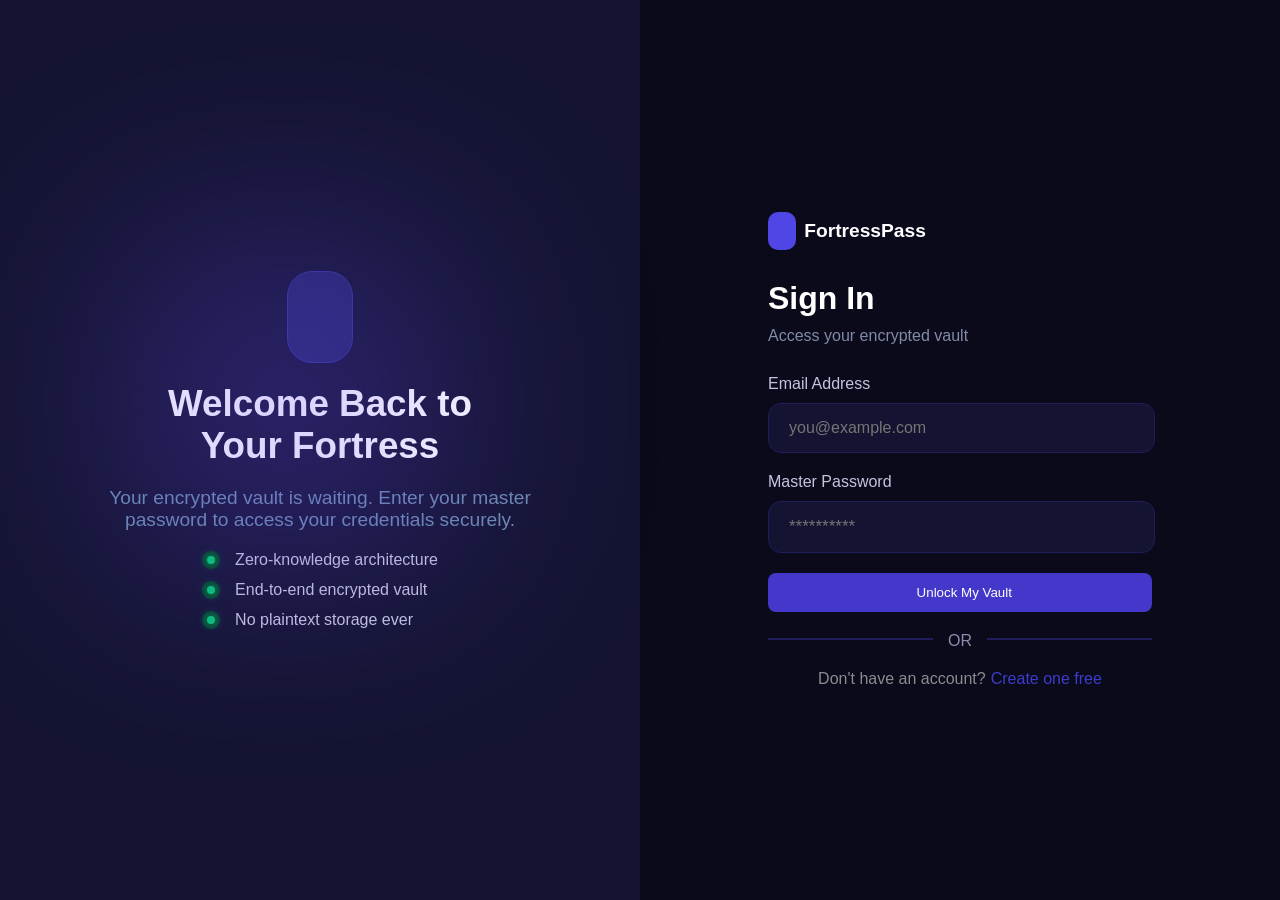
==== Password Manager FrontEnd/dashboard.html @ f29863f5 "Add fronted in project" ====
<!DOCTYPE html>
<html lang="en">
<head>
    <meta charset="UTF-8">
    <meta name="viewport" content="width=device-width, initial-scale=1.0">
    <title>Document</title>
    <link rel="stylesheet" href="dashboard.css">
    <link rel="stylesheet" href="https://cdnjs.cloudflare.com/ajax/libs/font-awesome/6.7.2/css/all.min.css">
    <link rel="preconnect" href="https://fonts.googleapis.com">
    <link rel="preconnect" href="https://fonts.gstatic.com" crossorigin>
    <link href="https://fonts.googleapis.com/css2?family=Montserrat:ital,wght@0,100..900;1,100..900&display=swap" rel="stylesheet">
    <link rel="stylesheet" href="dashboard.css">
    <script src="src/closeAside.js" defer></script>
</head>
<body>
    <header>
        <div class="inputBox">
            <button class="menuToggle" type="button" aria-label="Open navigation" aria-expanded="false">
                <i class="fa-solid fa-bars"></i>
            </button>
            <div class="logo">
                <i class="fa-solid fa-lock logoBkg"></i>
                <h3 class="logoText">FortressPass</h3>
            </div>
            <i class="fa-solid fa-chevron-left"></i>
            <i class="fa-solid fa-chevron-right"></i>
            <div class="inputSearch">
                <i class="fa-solid fa-magnifying-glass"></i>
                <input type="search" placeholder="Search vault..." class="searchInputHeader">
            </div>
        </div>
        <div class="headerButtons">
            <button class="btnSync"><i class="fa-solid fa-arrows-rotate"></i> Sync</button>
            <button class="btnAdd"><i class="fa-solid fa-plus"></i> Add Password</button>
        </div>     
    </header>
        <div class="asideOverlay"></div>
        <div class="mainSection">
            <aside class="mainAside">
                <div class="vaultSecured">
                    <div class="dott"></div>
                    <p class="vaultPassiveGreen">Vault Secured & Synced</p>
                </div>
                <h3 class="vaultText">VAULT</h3>
                <ul class="selectionGroup">
                    <li class="selectType"><i class="fa-solid fa-table-columns"></i> <p class="textDescription">All Items</p></li>
                    <li class="selectType"><i class="fa-solid fa-users"></i> <p class="textDescription">Social</p></li>
                    <li class="selectType"><i class="fa-regular fa-credit-card"></i> <p class="textDescription">Finance</p></li>
                    <li class="selectType"><i class="fa-solid fa-shield"></i> <p class="textDescription">Work</p></li>
                    <li class="selectType"><i class="fa-solid fa-shield"></i> <p class="textDescription">Shopping</p></li>
                    <li class="selectType"><i class="fa-regular fa-star"></i> <p class="textDescription">Entertainment</p></li>
                    <li class="selectType"><i class="fa-regular fa-file"></i> <p class="textDescription">Other</p></li>
                </ul>
                <div class="asideDown">
                    <div class="profileSettings">
                        <li class="selectType gear"><i class="fa-solid fa-gear"></i><p class="textDescription">Settings</p></li>
                        <li class="selectType signOut"><i class="fa-solid fa-arrow-right-from-bracket"></i><p class="textDescription">Sign Out</p></li>
                    </div>
                    <div class="profileCard">
                        <i class="fa-solid fa-user"></i>
                        <div class="profileInfo">
                            <p class="profileName">Alex Morgan</p>
                            <span class="profilePlan">Pro Plan</span>
                        </div>
                    </div>
                </div>
                
            </aside>
            <main>
                <section class="analytikMetrics">
                    <div class="analytikMetricsType">
                        <i class="fa-solid fa-key"></i>
                        <div class="numericAnalytik">
                            <p class="totalPassword">0</p>
                            <span>Total Passwords</span>
                        </div>
                    </div>
                    <div class="analytikMetricsType">
                        <i class="fa-solid fa-shield"></i>
                        <div class="numericAnalytik">
                            <p class="strongPasswordAmount">0</p>
                            <span>Strong Passwords</span>
                        </div>
                    </div>
                    <div class="analytikMetricsType">
                        <i class="fa-solid fa-triangle-exclamation"></i>
                        <div class="numericAnalytik">
                            <p class="weakPasswordAmount">0</p>
                            <span>Weak Passwords</span>
                        </div>
                    </div>
                </section>
                <section class="passwordListSection">
                    <h2>All Passwords</h2>
                    <p class="amountPasswords">0 entries</p>
                    <div class="containerTasks">
                        <div class="passwordTable">
                            <div class="passwordHeader">
                                <span>SITE</span>
                                <span>USERNAME/EMAIL</span>
                                <span>PASSWORD</span>
                                <span>STRENGTH</span>
                                <span>UPDATED</span>
                            </div>
                            <div class="containerPass">
                            </div>
                        </div>
                    </div>
                </section>
            </main>
        </div>
        <div class="modalBackground"></div>
        <div class="modalWindow">
            <div class="modalInformation">
                <div class="addCredential">
                    <h3>Add New Credential</h3>
                    <i class="fa-solid fa-xmark"></i>
                </div>
                <div class="inputGroup">
                    <p>SITE NAME *</p>
                    <input type="text" name="siteName" id="siteNameInput" placeholder="e.g GitHub">
                </div>
                <div class="inputGroup">
                    <p>WEBSITE URL</p>
                    <input type="text" name="url" id="urlInput" placeholder="https://github.com">
                </div>
                <div class="inputGroup">
                    <p>EMAIL *</p>
                    <input type="text" name="email" id="userEmailInput" placeholder="Email">
                </div>
                <div class="passwordGenerate">
                    <div class="inputGroup inputPassword">
                        <p>PASSWORD *</p>
                        <input type="password" name="password" placeholder="Enter or generate a password" class="passwordInput" id="passInputModal">
                        <div class="icons">
                            <i class="fa-regular fa-copy"></i>
                            <div class="eyesPass">
                                <i class="fa-regular fa-eye eye"></i>
                                <i class="fa-regular fa-eye-slash eye"></i>
                            </div>
                        </div>
                        <div class="strengthInfo">
                              <div class="bars">
                                <span class="barStrength"></span>
                                <span class="barStrength"></span>
                                <span class="barStrength"></span>
                            </div>
                            <div class="chars">
                                <p class="describeStrength">Weak</p>
                                <span class="charsLength">1 chars</span>
                            </div>
                        </div>
                    </div>
                    <div class="generator">
                        <div class="quantityChars">
                            <p>Generate Password</p>
                            <span class="amountChars">8 chars</span>
                        </div>
                        <input type="range" name="range" id="lengthSlider" min="8" max="32" value="8">
                        <button class="btnGenerate">
                            <i class="fa-solid fa-arrows-rotate"></i>
                            Generate Secure Password
                        </button>
                    </div>
                    <div class="category">
                        <p>CATEGORY</p>
                        <select id="categorySelect" name="categoryPass">
                            <option value="OTHER">OTHER</option>
                            <option value="SOCIAL">SOCIAL</option>
                            <option value="FINANCE">FINANCE</option>
                            <option value="WORK">WORK</option>
                            <option value="SHOPPING">SHOPPING</option>
                            <option value="ENTERTAINMENT">ENTERTAINMENT</option>
                        </select>
                    </div>
                    <div class="AddVault">
                        <button class="cancelBtn">
                            Cancel
                        </button>
                        <button class="BtnaddVault">
                            Add to Vault
                        </button>
                    </div>
                </div>
            </div>
        </div>
        <div class="settingsBkg"></div>
        <div class="modalSettings">
            <div class="settingsBody">
                <aside class="settingsAside">
                    <h3>SETTINGS</h3>
                    <div class="navigation">
                        <button class="navBtn profile">Profile</button>
                        <button class="navBtn billing">Billing</button>
                    </div>
                </aside>
                <div class="mainInformation">
                    <i class="fa-solid fa-xmark settingsCloseIcon"></i>
                    <div class="modalContent modalActive profileSection">
                        <h2>Profile Details</h2>
                        <p class="modalMainText">Manage your account identity</p>
                        <div class="settingsField">
                            <p>FULL NAME</p>
                            <input type="text" class="profileFullName" readonly>
                        </div>
                        <div class="settingsField">
                            <p>EMAIL ADDRESS</p>
                            <input type="email" class="profileEmail" readonly>
                        </div>
                    </div>
                    <div class="modalContent billingSection">
                        <h2>Billing Payments</h2>
                        <p class="modalMainText">
                            Manage your subscription and billing information
                        </p>
                        <span class="modalSubtitleText">
                            Select Subscription Plan
                        </span>
                            <div class="planSection">
                                    <label class="plan proPlan">
                                       <div class="boxPlan">
                                            <input type="radio" name="plan" value="PRO" checked style="display: none;">
                                            PRO<br><span class="pricePlan">$9 / month </span><br>
                                            <span class="secondsubtitleText">Advanced features</span>
                                       </div>
                                    </label>
                                    <label class="plan">
                                        <div class="boxPlan">
                                            <input type="radio" name="plan" value="BUSINESS" style="display: none;" >
                                            BUSINESS<br><span class="pricePlan">$29 / month </span><br>
                                            <span class="secondsubtitleText">Team managment</span>
                                        </div>
                                    </label>
                            </div>
                        <h3 class="paymentMethod">Select Payment Method</h3>
                        <div id="cards">
                            Loading cards...
                        </div>
                        <div class="btnCards">
                        <button type="button" id="add-card-button">
                           + Add new payment method
                        </button>
                        <div id="new-card" style="display: none;">
                            <div id="card-element"></div>
                        </div>
                        <br>
                        <button type="button" id="pay-button">
                            Subscribe
                        </button>
                        </div>
                        <div id="error"></div>
                        <div id="success"></div>
                    </div>
                    <div class="settingsDown">
                        <div class="settingsFooter">
                            <button class="settingsCloseBtn">Close</button>
                            <button class="settingsApply">Apply changes</button>
                        </div>
                    </div>    
                </div>
            </div>
    </div>
</div>
        </div>
        <script type="module" src="src/asideAnimation.js"></script>
        <script type="module" src="src/passwordCheckModal.js"></script>
        <script type="module" src="src/settingsModal.js"></script>
        <script type="module" src="src/modalWindow.js"></script>
        <script type="module" src="src/getPasswordScore.js"></script>
        <script type="module" src="src/eyeModal.js"></script>
        <script type="module" src="src/copyModal.js"></script>
        <script type="module" src="src/passGenerate.js"></script>
        <script type="module" src="src/addPassword.js"></script>
        <!-- <script src="https://js.stripe.com/v3/"></script> -->
        <!-- <script type="module" src="src/js.js"></script> -->
         <script type="module" src="src/profile.js"></script>
</body>
</html>
---- Password Manager FrontEnd/dashboard.css ----
*{
    margin: 0;
    padding: 0;
    box-sizing: border-box;
}
body{
    font-family: "Montserrat", sans-serif;
}
header{
    background-color: #141432;
    height: 70px;
    display: flex;
    justify-content: space-between;
    align-items: center;
    border-bottom: 1px solid rgb(30, 30, 90);
}
.inputBox{
    display: flex;
    align-items: center;
    gap: 20px;
    margin-left: 15px;
}
.logo{
    display: flex;
    align-items: center;
    gap: 0.5rem;
}
.logo .fa-lock{
    color: white;
    background-color: rgb(79, 70, 229);
    padding: 0.6rem;
    border-radius: 12px;
    cursor: pointer;
    font-size: 0.9rem;
}
.logo h3{
    color: rgb(255, 255, 255);
    font-size: 1.2rem;
    font-weight: 700;
    cursor: pointer;
}
.logoTextOff{
    display: none;
}

.inputBox .fa-chevron-left{
    color: rgb(125, 125, 161);
    font-size: 0.7rem;
    padding: 10px;
    display: block;
}
.inputBox .fa-chevron-right{
    color: rgb(125, 125, 161);
    font-size: 0.7rem;
    padding: 10px;
    display: none;
}
.inputBox .fa-chevron-right:hover{
    background-color: rgb(255, 255, 255, 0.2);
    border-radius: 50%;
    color: rgb(217, 217, 231);
    
}
.inputBox .fa-chevron-left:hover{
    background-color: rgb(255, 255, 255, 0.2);
    border-radius: 50%;
    color: rgb(217, 217, 231);
    
}
.inputSearch input{
    background-color: rgb(10, 10, 26);
    padding: 0.6rem 15rem;
    padding-left: 2.0rem;
    border-radius: 10px;
    border: 1px solid rgb(30, 30, 90);
}
.headerButtons{
    display: flex;
    gap: 10px;
    margin-right: 15px;
}
.headerButtons button{
    padding: 10px 20px;
    gap: 10px;
    border-radius: 12px;
    cursor: pointer;
}
.fa-plus  {
   margin-right: 7px;
}
.fa-arrows-rotate{
margin-right: 7px;

}
.btnSync{
   background-color: rgb(20, 20, 50);
   color: rgb(162, 162, 181);
   border: 1px solid rgb(30, 30, 90);
}
.btnAdd{
   background-color: rgb(67, 56, 202) ;
   color: white;
   border: none;
}

.mainSection{
    flex-direction: row;
    width: 100%;
    min-height: calc(100vh - 70px);
    display: flex;
}
.mainSection h3{
    padding-right: 67px;
}
.mainAside{
    background-color: rgb(20, 20, 50);
    flex: 0 0 280px;
    width: 280px;
    max-width: none;
    min-width: 0;
    display: flex;
    flex-direction: column;
    align-items: stretch;
    transition: transform 0.28s ease, flex-basis 0.25s ease;
}
.asideClosed{
    flex: 0 0 5%;
    max-width: 5%;
    width: 5%;
}
.mainWhenAsideClosed{
    flex: 0 0 95%;
}
.vaultSecured{
    display: flex;
    background-color: rgb(20, 37, 58);
    padding: 10px 13px;
    padding-right: 40px;
    border: 1px solid rgb(19, 66, 72);
    border-radius: 12px;
    align-items: center;
    gap: 10px;
    margin-top: 10px;
    max-width: 90%;
}
.vaultSecuredOff{
    background-color: none;
    border: none;
    padding: 0;
    width: 0;
}
.vaultPassiveGreen{
    color: rgb(16, 185, 120);
    font-size: 0.9rem;
    font-weight: 500;
    display: inline;
    padding: 0px;
}
.dott{
    background-color: rgb(16, 179, 126);
    width: 8px;
    height: 8px;
    border-radius: 50%;
}
.vaultText{
    color: rgb(139, 139, 148);
    font-size: 15px;
    margin-right: 80%;
    padding-top: 20px;
    display: block;
}
.selectionGroup{
    padding-top: 15px;
    display: flex;
    flex-direction: column;
    max-height: 55%;
    width: 100%;
}
.selectType{
    list-style: none;
    color: rgb(125, 125, 161);
    font-size: 14px;
    margin-left: 10px;
    padding: 20px;
}
.selectTypeActive{
    background-color: rgb(29, 27, 77);
    border: 1px solid rgb(42, 38, 114) ;
    color: rgb(141, 157, 221);
}
.seclectType:hover{
    display: inline-block;
}
.selectType i{
    width: 25px;
    margin-right: 10px;
    text-align: center;
    font-size: 18px;
}
.textDescription{
    display:block
}
.selectionGroup li{
    padding: 14px;
    border-radius: 12px;
    display: flex;
}
.containerTasks{
    margin-top: 20px;
    width: 98%;
    overflow-x: auto;
}
.passwordTable{
    width: 100%;
    min-width: 800px;
    background-color: #141432;
    border: 1px solid rgb(30, 30, 90);
    border-radius: 20px;
}
.passwordHeader{
    display: grid;
    grid-template-columns: 25% 25% 25% 13% 12%;
    align-items: center;
    padding: 18px 25px;
    background-color: #101027;
    border-bottom: 1px solid rgb(30, 30, 90);
    color: rgb(139, 139, 176);
    font-size: 14px;
    font-weight: 600;
    border-radius: 20px 20px 0 0;
}
.passwordRow{
    display: grid;
    grid-template-columns: 25% 25% 25% 13% 12% 2%;
    align-items: center;
    padding: 18px 25px;
    color: white;
    border-bottom: 1px solid rgb(30, 30, 90);
}
.strengthContainer{
    display: flex;
    gap: 20px;
    transform: translateX(-65px);
}
.iconCopyEye{
    display: flex;
    align-items: center;
    gap: 10px;
}
.iconCopyEye i{
    color: rgb(78, 78, 112);
    visibility: hidden;
}
.fa-ellipsis{
    color:rgb(78, 78, 112);
    visibility: hidden;
    font-size: 19px;
    
    border-radius: 50%;
}
.passwordCopy{
    color: rgb(132, 164, 196);
}
.passwordRow:hover{
    background-color: rgb(25, 25, 54);
    .passwordCopy{
        background-color: rgb(25, 25, 54);
    }
    .iconCopyEye i{
        visibility: visible;
    }
    .fa-ellipsis{
        visibility: visible;
    }
    .fa-ellipsis:hover{
        background-color: rgb(0,0,0,0.3);
    }
}
.siteIcon{
    background-color: rgb(36, 41, 46);
    max-width: 15%;
    padding: 10px 14px;
    border-radius: 10px;
    font-size: 20px;
    font-weight: 700;
}
.nameAndCategory{
    display: flex;
    flex-direction: column;
    gap: 3px;
}
.nameAndCategory p{
    color: white;
    font-weight: 500;
}
.nameAndCategory span{
    color: rgb(139, 139, 176);
    font-size: 13px;
}
.userEmail{
    font-size: 14px;
    color: rgb(190, 179, 196);
}
.siteInfo{
    display: flex;
    align-items: center;
    gap: 12px;
}
.passwordCopy{
    width: 30%;
    border: none;
    background-color: rgb(20, 20, 50);
}
.strength{
    display: flex;
    flex-direction: column;
    gap: 10px;
    margin-bottom: 10px;
}
.strengthBars{
    display: flex;
    gap: 3px;
}
.strengthBars span{
    background-color: rgb(30, 30, 90);
    height: 6px;
    width: 25px;
    border-radius: 5px;
}
.passStrength{
    color: rgb(190, 179, 196);
    font-size: 14px;
}
.dayAmount{
    color: rgb(190, 179, 196);
    font-size: 14px;
}
.inputSearch{
    position: relative;
    display: flex;
    align-items: center;
}
.inputSearch i{
    position: absolute;
    left: 10px;
    color: rgb(170, 163, 152);
}




main{
    background-color: rgb(10, 10, 26);
    flex: 1; 
    min-width: 0;
}
.analytikMetrics{
    display: flex;
    align-items: center;
    gap: 20px;
    margin-left: 2%;
    padding-top: 20px;
}
.analytikMetricsType{
    width: 30%;
    padding: 20px 0;
    background-color: rgb(20, 20, 50);
    border-radius: 15px;
    border: 1px solid rgb(30, 30, 90);
    display: flex;
    gap: 15px;
}

.analytikMetricsType:hover{
    transform: translateY(-5px);
}
.passwordRow {
    position: relative;
}

.modalEditTool {
    display: none;
    position: absolute;
    right: 25px;
    top: 60%;
    width: 195px;
    z-index: 10;
}
.bkgModalRow{
    position: fixed;
    top: 0;
    left: 0;
    bottom: 0;
    right: 0;
    display: none;
    z-index: 9;
}
.tools {
    display: flex;
    flex-direction: column;
    background-color: rgb(20, 20, 50);
    border: 1px solid rgb(30, 30, 90);
    padding: 6px 0;
    gap: 0;
    border-radius: 15px;
    overflow: hidden;
    box-shadow: 0 8px 25px rgba(0, 0, 0, 0.25);
}

.toolType, .toolTypeDelete {
    display: flex;
    align-items: center;
    gap: 10px;
    width: 100%;
    padding: 14px 15px;
    margin: 0;
    cursor: pointer;
    font-size: 14px;
}
.toolTypeDelete:hover{
    background-color: rgb(37, 23, 51);
}
.toolType {
    color: rgb(192, 192, 220);
}

.toolTypeDelete {
    color: rgb(214, 63, 66);
}

.toolType:hover {
    background-color: rgb(32, 32, 60);
}

.divider {
    display: block;
    width: 100%;
    height: 1px;
    background-color: rgb(30, 30, 90);
    margin: 5px 0;
}
.tools .fa-pen, .fa-arrow-up-right-from-square{
    color: white;
}
.headerButtons .btnSync:hover{
    border-color:rgb(27, 20, 145);
    color:rgb(255, 255, 255)
}
.headerButtons .btnAdd:hover{
    background-color: rgb(51, 43, 160);
}

.analytikMetricsType i{
    padding: 15px;
    border-radius: 12px;
    margin-left: 18px;
}
.analytikMetricsType .fa-key{
    color:rgb(79, 70, 229) ;
    background-color: rgb(28, 27, 72);
}
.analytikMetricsType .fa-shield{
    color:rgb(16, 185, 129);
    background-color: rgb(20, 40, 60);
}
.analytikMetricsType .fa-triangle-exclamation{
    color:rgb(223, 144, 15) ;
    background-color: rgb(48, 37, 45);
}
.analytikMetricsType .fa-arrow-trend-up{
    color:rgb(75, 66, 215) ;
    background-color: rgb(28, 27, 72);
}
.numericAnalytik{
    display: flex;
    flex-direction: column;
}
.numericAnalytik p{
    color: rgb(255, 255, 255);
    font-size: 1.5rem;
    font-weight: 600;
}
.numericAnalytik span{
    color: rgb(139, 139, 176);
    font-size: 0.9rem;
}
.passwordListSection{
    margin-left: 2%;
    padding-top: 20px;
}
.passwordListSection h2{
    color: white;
    font-size: 20px;
    padding-top: 10px;
}
.amountPasswords{
    color: rgb(139, 139, 161);
}
.selectType:hover{
    background-color:rgba(255,255,255,0.05);
}
.profileSettings li{
    display: flex;
    padding: 15px;
    border-radius: 12px;
}
.selectType1:hover{
    background-color:rgba(255,255,255,0.05);

}
.signOut:hover{
    background-color: rgb(38, 24, 51);
    color: rgb(239, 55, 57);
}

.selection .selectType{
    color: rgb(245, 158, 21);
    padding-top:10px;   
    font-size: 18px;
    margin-left: 10px;
    padding-top: 15px;
}

.selection .selectType:hover{
    background-color:rgb(38, 31, 47);
}

.asideDown{
    width: 100%;
    margin-top: 16.5px;
}

.profileSettings{
    border-top: 2px solid rgb(30, 30, 90);
    padding-top: 15px;
    display: flex;
    flex-direction: column;
    
}
.profileSettings .selectTypeDown{
    padding-top: 1px;
    padding-bottom: 15px;
    font-size: 18px;
    border-radius: 12px;
    margin-left: 30px;
}
.profileSettingsOff{
    margin-top: 90px;
}
.selectTypeDown p{
    margin-left: 10px;
}
.profileCard{
    display: flex;
    align-items: center;
    gap:12px;
    border: 2px solid rgb(30, 30, 90);
    border-radius: 12px;
    padding: 8px 10px;
    background-color: rgb(28, 28, 57);
    color:rgb(255, 255, 255);
    margin-top: 5px;
    width: 230px;
    margin-left: 15px;
}
.profileCardOff{
    display: none;
}
.profileInfo p{
    font-weight: 700;
    font-size: 12px;
}
.profileInfo span{
    font-weight: 100;
    font-size: 10px;
}
.modalBackground{
    position: fixed;
    top: 0;
    left: 0;
    bottom: 0;
    right: 0;
    display: none;
    background-color: rgba(0, 0, 0, 0.6);
    z-index: 1;
    backdrop-filter: blur(2px);
}
.modalWindow{
    position: fixed;
    background-color: rgb(20, 20, 50);
    width: 450px;
    max-height: 700px;
    padding: 10px 0 20px 0;
    top: 50%;
    left: 50%;
    transform: translate(-50%, -50%);
    display: none;
    z-index: 2;
    border-radius: 20px;
}
.modalInformation{
    display: flex;
    flex-direction: column;
    justify-content: center;
    gap: 10px;
}
.addCredential{
    display: flex;
    align-items: center;
    justify-content: center;
    gap: 12.5vw;
    padding: 10px 0;
    border-bottom: 1px solid rgb(30, 30, 90);
}
.addCredential h3{
    color: white;
}
.fa-xmark{
    color: rgb(139, 139, 176);
    padding: 6px;
    border-radius: 15px;
}
.fa-xmark:hover{
    background: #393952;
    transform: scale(1.05);
}
.inputGroup{
    display: flex;
    flex-direction: column;
    gap: 9px;
    margin-left: 20px;
}
.inputGroup p{
    color: rgb(139, 139, 176);
    font-size: 0.8rem;
    font-weight: 500;
}
.inputGroup input{
    background-color: rgb(10, 10, 26);
    border: 1px solid rgb(30, 30, 90) ;
    max-width: 95%;
    padding: 8px 10px;
    border-radius: 6px;
    color: white;
    cursor: pointer;
}
.passwordGenerate{
    display: flex;
    flex-direction: column;
    gap: 18px;
}
.generator{
    background-color: rgb(10, 10, 26);
    width: 91%;
    padding: 10px 8px 15px 8px;
    margin-left: 20px;
    border: 1px solid rgb(30, 30, 90) ;
    border-radius: 10px;
}
.quantityChars{
    display: flex;
    justify-content: space-between;
    margin-bottom: 20px;
}
.quantityChars p{
    color: rgb(139, 139, 176);
    font-size: 0.8rem;
}
.quantityChars span{
    color: rgb(165, 180, 252);
    font-size: 0.8rem;
}
.generator input{
    width: 100%;
}
.btnGenerate{
    background-color: rgb(24, 22, 67);
    width: 100%;
    border: 1px solid rgb(41, 37, 115);
    color: white;
    padding: 10px 0;
    border-radius: 10px;
    cursor: pointer;
}
.btnGenerate:hover{
    background-color: rgb(35, 31, 97);
}
.category{
    display: flex;
    flex-direction: column;
    margin-left: 20px;
    gap: 5px;
}
#lengthSlider{
    cursor: pointer;
}
#categorySelect{
    cursor: pointer;
}
.category p{
    color:rgb(139, 139, 176);
    font-size: 0.8rem;
    font-weight: 500;
}
.category select{
    background-color: rgb(10, 10, 26);
    border: 1px solid rgb(30, 30, 90) ;
    max-width: 95%;
    padding: 8px 7px;
    border-radius: 6px;
    color: white;
}
.notes{
    display: flex;
    flex-direction: column;
    gap: 5px;
    margin-left: 20px;
}
.notes p{
    color:rgb(139, 139, 176);
    font-size: 0.8rem;
    font-weight: 500;
}
.notes input{
    background-color: rgb(10, 10, 26);
    border: 1px solid rgb(30, 30, 90) ;
    max-width: 95%;
    padding: 20px 10px;
    border-radius: 6px;
}
.AddVault{
    display: flex;
    gap: 6px;
    justify-content: right;
    max-width: 95%;
}
.cancelBtn{
    background-color: rgb(20, 20, 50);
    border: 1px solid rgb(30, 30, 90);
    padding: 8px 13px;
    color: rgb(139, 139, 176);
    border-radius: 6px;
}
.cancelBtn:hover{
    border: 1px solid rgb(79, 70, 229);
    color: white;
}
.BtnaddVault{
    background-color: rgb(79, 70, 229);
    border-radius: 6px;
    color: white;
    padding: 8px 16px;
    border: none;
    box-shadow: 0 0 10px 2px rgb(79, 70, 229);
}
.BtnaddVault:hover{
    background-color: rgb(67, 56, 202);
}
.settingsBkg{
    position: fixed;
    top: 0;
    left: 0;
    bottom: 0;
    right: 0;
    display: none;
    background-color: rgba(0, 0, 0, 0.7);
    z-index: 1;
    backdrop-filter: blur(2.5px);
}
.settingsModalToggle{
    display: block;
}
.modalSettings{
    position: fixed;
    top: 50%;
    left: 50%;
    transform: translate(-50%, -50%);
    width: 840px;
    height: 758px;
    max-width: 95vw;
    max-height: 90vh;
    display: none;
    flex-direction: column;
    padding: 0;
    overflow: hidden;
    background-color: #141432;
    border: 1px solid rgb(30, 30, 90);
    border-radius: 16px;
    z-index: 2;
    color: white;
}
.settingsBody {
    display: flex;
    width: 100%;
    height: 100%;
}
.settingsAside {
    flex: 0 0 240px;
    background-color: #101027;
    border-right: 1px solid rgb(30, 30, 90);
    padding: 22px 20px;
}
.settingsAside h3 {
    color: rgb(139, 139, 176);
    font-size: 16px;
    margin: 0 15px 32px;
}
.navigation {
    display: flex;
    flex-direction: column;
    gap: 8px;
}
.navBtn {
    padding: 15px;
    border: none;
    border-radius: 14px;
    background: none;
    color: rgb(162, 162, 190);
    text-align: left;
    font-size: 16px;
    cursor: pointer;
}
.navBtn.active {
    background-color: rgb(79, 70, 229);
    color: white;
}
.navBtn:hover {
    background-color: rgba(79, 70, 229, 0.5);
    color: white;
}
.mainInformation {
    position: relative;
    flex: 1;
    display: flex;
    flex-direction: column;
    padding: 42px 40px 0;
}
.settingsCloseIcon {
    position: absolute;
    top: 23px;
    right: 24px;
    color: rgb(170, 170, 190);
    font-size: 20px;
    cursor: pointer;
}
.modalContent h2 {
    font-size: 25px;
    margin: 0 0 8px;
}
.modalMainText {
    color: rgb(139, 139, 176);
    font-size: 16px;
    margin-bottom: 34px;
}
.settingsField {
    display: flex;
    flex-direction: column;
    gap: 12px;
    margin-bottom: 22px;
}
.settingsField p {
    color: rgb(139, 139, 176);
    font-size: 14px;
    font-weight: 600;
}
.settingsField input {
    width: 100%;
    padding: 17px 15px;
    border: 1px solid rgb(30, 30, 90);
    border-radius: 13px;
    background-color: #101027;
    color: white;
    font-size: 16px;
}
.modalSubtitleText{
    color: rgb(107, 107, 143);
    font-weight: 600;
}
.planSection{
    display: flex;
    gap: 20px;
    padding-top: 10px;
}
.plan{
    height: 100px;
    background-color: rgb(15, 15, 45);
    border: 1px solid rgb(30, 30, 90);
    width: 50%;
    border: none;
}
.pricePlan{
    padding-top: 20px;
    color: rgb(79, 70, 229);
    font-weight: 600;
    font-size: 20px;
}
.boxPlan{
    font-weight: 700;
}
.searchInputHeader{
    color: white;
}
.secondsubtitleText{
    color: rgb(106, 106, 142);
    font-weight: 500;
    font-size: 13px;
}
.plan:has(input[type="radio"]:checked) {
    background-color: rgb(26, 25, 68);
    border-color: rgb(79, 70, 229);
    transition: 0.3s;
}
.plan,
        .card {
            border: 1px solid rgb(30, 30, 90);
            border-radius: 15px;
            padding: 15px;
            margin-bottom: 10px;
        }
        .card {
            cursor: pointer;
        }
        .card.selected {
            border: 2px solid rgb(30, 30, 90);
        }
        #new-card {
            margin-top: 20px;
        }
        #card-element {
            border: 1px solid #ccc;
            padding: 12px;
            border-radius: 6px;
            margin: 15px 0;
        }
        button {
            padding: 12px 20px;
            cursor: pointer;
        }
        #error {
            color: red;
            margin-top: 15px;
        }
        #success {
            color: green;
            margin-top: 15px;
        }
.cardCommon{
    display: flex;
    flex-direction: column;
    gap: 6px;
}
.cardCommonInfo{
    display: flex;
    align-items: center;
    gap: 30px;
    border-color: 1px solid rgb(30, 30, 90);
}
.cardModal{
    padding: 15px;
    border-radius: 10px;
    background-color: rgb(38, 37, 78);
}
.expiresDate{
    color: grey;
}
.btnCards{
    padding-top: 10px; 
    display: flex;
    flex-direction: column;
}
#add-card-button{
    width: 100%;
    background: none;
    border: 1px dashed rgb(30, 30, 90);
    color: rgb(107, 107, 143);
    padding: 15px 0;
    border-radius: 10px;
}
#pay-button{
    width: 100%;
    background: none;
    border: 1px dashed rgb(30, 30, 90);
    color: rgb(107, 107, 143);
    padding: 15px 0;
    border-radius: 10px;
}
#pay-button:hover{
    background-color:rgb(67, 56, 202);
    color: white;
}
#add-card-button:hover{
    background-color: rgb(16, 183, 127);
    color: white;
}
.profileSection{
    display: block;
}
.paymentMethod{
    font-size: 21px ;
    padding-bottom: 7px;
}
.billingSection{
    display: none;
}
.settingsDown {
    margin-top: auto;
    margin-left: -40px;
    margin-right: -40px;
    border-top: 1px solid rgb(30, 30, 90);
    padding: 30px;
}
.settingsFooter {
    display: flex;
    justify-content: flex-end;
    align-items: center;
    gap: 25px;
}
.settingsCloseBtn{
    padding: 15px 30px;
    border-radius: 12px;
    font-size: 16px;
    cursor: pointer;
}
.settingsCloseBtn:hover{
    background-color: rgb(27, 27, 56);
    color: white;
}
.settingsApply {
    padding: 15px 30px;
    border-radius: 12px;
    font-size: 16px;
    cursor: pointer;
}
.settingsCloseBtn {
    background: none;
    border: none;
    color: rgb(162, 162, 190);
}
.settingsApply {
    background-color: rgb(79, 70, 229);
    border: none;
    color: white;
    min-width: 195px;
}
.settingsApply:hover {
    background-color: rgb(67, 56, 202);
}

.strengthInfo{
    display: none;
}
.bars{
    display: flex;
    gap: 8px;
}
.bars span{
    height: 8px;
    background-color: rgb(30, 30, 90);
    width: 126px;
    border-radius: 10px;
}
.chars{
    display: flex;
    justify-content: space-between;
    width: 95%;
    padding-top: 10px;
}
.chars span{
    color: rgb(139, 139, 164);
    font-size: 13px;
    display: block;
}
.inputPassword {
    position: relative;
}
.icons {
    position: absolute;
    right: 35px;
    top: 33px;
    display: flex;
    gap: 10px;
}
.eye {
    color: rgb(139, 139, 176);
    cursor: pointer;
    display: block;
}
.fa-eye-slash {
    display: none;
}
.fa-copy{
    color:rgb(139, 139, 176) ;
    cursor: pointer;
}
.menuToggle,
.asideOverlay{
    display: none;
}

@media screen and (max-width: 1024px){
    .inputSearch input{
        width: min(38vw, 440px);
        padding: 0.6rem 12px 0.6rem 2rem;
    }
    .analytikMetrics{
        flex-wrap: wrap;
        margin-right: 2%;
    }
    .analytikMetricsType{
        flex: 1 1 calc(50% - 20px);
        width: auto;
    }
    .strengthContainer{
        transform: none;
    }
}

@media screen and (max-width: 760px){
    header{
        position: sticky;
        top: 0;
        z-index: 5;
        height: 64px;
        gap: 10px;
        padding: 0 12px;
    }
    .inputBox{
        flex: 1;
        min-width: 0;
        gap: 10px;
        margin-left: 0;
    }
    .menuToggle{
        display: inline-flex;
        flex: 0 0 40px;
        width: 40px;
        height: 40px;
        align-items: center;
        justify-content: center;
        border: 1px solid rgb(30, 30, 90);
        border-radius: 10px;
        background: transparent;
        color: white;
        font-size: 17px;
        padding: 0;
    }
    .inputBox .fa-chevron-left,
    .inputBox .fa-chevron-right{
        display: none !important;
    }
    .logo{
        gap: 7px;
        flex: 0 0 auto;
    }
    .logo .fa-lock{
        padding: 9px;
    }
    .logo h3{
        font-size: 14px;
    }
    .inputSearch{
        flex: 1;
        min-width: 0;
    }
    .inputSearch input{
        width: 100%;
        min-width: 0;
        padding: 10px 8px 10px 30px;
        font-size: 13px;
    }
    .headerButtons{
        gap: 6px;
        margin-right: 0;
    }
    .headerButtons button{
        padding: 10px;
        white-space: nowrap;
        font-size: 12px;
    }
    .btnSync{
        width: 40px;
        height: 40px;
        padding: 0 !important;
        font-size: 0 !important;
    }
    .btnSync i{
        margin: 0;
        font-size: 14px;
    }
    .btnAdd{
        height: 40px;
    }
    .mainSection{
        min-height: calc(100vh - 64px);
        min-height: calc(100dvh - 64px);
    }
    .mainAside{
        position: fixed;
        z-index: 8;
        top: 64px;
        bottom: 0;
        left: 0;
        width: min(280px, 82vw);
        max-width: 82vw;
        min-width: 0;
        flex: none;
        overflow-y: auto;
        transform: translateX(-100%);
        box-shadow: 12px 0 30px rgba(0, 0, 0, 0.35);
    }
    .mainAside.mobileOpen{
        transform: translateX(0);
    }
    .mainAside.asideClosed{
        width: min(280px, 82vw);
        max-width: 82vw;
    }
    .asideOverlay{
        position: fixed;
        z-index: 7;
        inset: 64px 0 0;
        display: block;
        visibility: hidden;
        opacity: 0;
        background: rgba(4, 4, 18, 0.68);
        transition: opacity 0.28s ease, visibility 0.28s ease;
    }
    .asideOverlay.isVisible{
        visibility: visible;
        opacity: 1;
    }
    body.menuOpen{
        overflow: hidden;
    }
    main,
    main.mainWhenAsideClosed{
        flex: 1 1 auto;
        width: 100%;
        min-width: 0;
    }
    .analytikMetrics{
        gap: 10px;
        margin: 0;
        padding: 16px 14px 0;
    }
    .analytikMetricsType{
        flex: 1 1 calc(50% - 5px);
        min-width: 0;
        gap: 9px;
        padding: 14px 8px;
        border-radius: 12px;
    }
    .analytikMetricsType i{
        flex: 0 0 auto;
        margin-left: 0;
        padding: 11px;
    }
    .numericAnalytik p{
        font-size: 19px;
    }
    .numericAnalytik span{
        font-size: 11px;
        line-height: 1.35;
    }
    .passwordListSection{
        margin: 0;
        padding: 20px 14px 24px;
    }
    .passwordListSection h2{
        font-size: 19px;
    }
    .containerTasks{
        width: 100%;
        margin-top: 14px;
        border-radius: 14px;
        -webkit-overflow-scrolling: touch;
    }
    .passwordTable{
        min-width: 760px;
        border-radius: 14px;
    }
    .passwordHeader,
    .passwordRow{
        padding: 14px 16px;
    }
    .passwordHeader{
        font-size: 12px;
    }
    .passwordRow{
        min-height: 76px;
    }
    .modalWindow{
        width: min(450px, calc(100vw - 24px));
        max-height: 90dvh;
        overflow-y: auto;
    }
    .modalSettings{
        width: calc(100vw - 24px);
        height: 90dvh;
        max-width: none;
        max-height: none;
        overflow-y: auto;
    }
    .settingsBody{
        min-height: 100%;
        height: auto;
        flex-direction: column;
    }
    .settingsAside{
        flex: 0 0 auto;
        padding: 14px 16px;
        border-right: 0;
        border-bottom: 1px solid rgb(30, 30, 90);
    }
    .settingsAside h3{
        margin: 0 0 10px;
    }
    .navigation{
        flex-direction: row;
    }
    .navBtn{
        flex: 1;
        padding: 10px;
        text-align: center;
    }
    .mainInformation{
        min-height: 0;
        padding: 28px 20px 0;
    }
    .settingsDown{
        margin-left: -20px;
        margin-right: -20px;
        padding: 18px 14px;
    }
    .settingsFooter{
        gap: 8px;
    }
    .settingsCloseBtn,
    .settingsApply{
        padding: 12px;
        font-size: 14px;
    }
    .settingsApply{
        min-width: 0;
    }
}

@media screen and (max-width: 480px){
    header{
        padding: 0 8px;
        gap: 6px;
    }
    .inputBox{
        gap: 7px;
    }
    .logo h3{
        display: none;
    }
    .inputSearch input{
        font-size: 12px;
    }
    .headerButtons{
        gap: 5px;
    }
    .btnAdd{
        padding: 9px 10px !important;
        font-size: 11px !important;
    }
    .analytikMetricsType{
        padding: 12px 7px;
    }
    .analytikMetricsType i{
        padding: 9px;
    }
    .numericAnalytik p{
        font-size: 17px;
    }
    .numericAnalytik span{
        font-size: 10px;
    }
    .planSection{
        gap: 8px;
    }
    .plan{
        padding: 10px;
    }
}

@media screen and (max-width: 360px){
    .btnAdd{
        width: 40px;
        padding: 0 !important;
        font-size: 0 !important;
    }
    .btnAdd i{
        margin: 0;
        font-size: 14px;
    }
}

@media screen and (max-width: 1140px){
    .passwordTable{
        min-width: 0;
        width: 100%;
    }
    .passwordHeader{
        display: none;
    }
    .passwordRow{
        grid-template-columns: minmax(0, 1fr) minmax(0, 1fr);
        grid-template-areas:
            "site more"
            "email email"
            "password strength"
            "updated updated";
        gap: 12px 14px;
        min-height: 0;
        padding: 14px;
    }
    .siteInfo{
        grid-area: site;
        min-width: 0;
    }
    .siteIcon{
        display: flex;
        flex: 0 0 36px;
        width: 36px;
        height: 36px;
        max-width: none;
        align-items: center;
        justify-content: center;
        padding: 0;
    }
    .nameAndCategory{
        min-width: 0;
    }
    .nameAndCategory p{
        overflow-wrap: anywhere;
    }
    .userEmail{
        grid-area: email;
        min-width: 0;
        overflow-wrap: anywhere;
    }
    .userEmail::before,
    .mobileFieldLabel,
    .strength::before,
    .dayAmount::before{
        display: block;
        margin-bottom: 4px;
        color: rgb(139, 139, 176);
        font-size: 10px;
        font-weight: 600;
    }
    .userEmail::before{
        content: "EMAIL";
    }
    .credentialPassword{
        grid-area: password;
        min-width: 0;
    }
    .mobileFieldLabel{
        display: block;
    }
    .passwordCopy{
        width: 100%;
        max-width: 100%;
        text-align: left;
    }
    .strengthContainer{
        grid-area: strength;
        min-width: 0;
        justify-content: flex-end;
        align-items: center;
        gap: 7px;
        transform: none;
    }
    .iconCopyEye{
        gap: 6px;
    }
    .iconCopyEye i{
        visibility: visible;
        font-size: 12px;
    }
    .strength{
        gap: 4px;
        margin-bottom: 0;
    }
    .strength::before{
        content: "STRENGTH";
    }
    .strengthBars{
        gap: 2px;
    }
    .strengthBars span{
        width: 12px;
        height: 5px;
    }
    .passStrength{
        font-size: 10px;
    }
    .dayAmount{
        grid-area: updated;
    }
    .dayAmount::before{
        content: "UPDATED";
    }
    .passwordRow > .fa-ellipsis{
        grid-area: more;
        justify-self: end;
        align-self: center;
        visibility: visible;
    }
}
---- Password Manager FrontEnd/dashboard.css ----
*{
    margin: 0;
    padding: 0;
    box-sizing: border-box;
}
body{
    font-family: "Montserrat", sans-serif;
}
header{
    background-color: #141432;
    height: 70px;
    display: flex;
    justify-content: space-between;
    align-items: center;
    border-bottom: 1px solid rgb(30, 30, 90);
}
.inputBox{
    display: flex;
    align-items: center;
    gap: 20px;
    margin-left: 15px;
}
.logo{
    display: flex;
    align-items: center;
    gap: 0.5rem;
}
.logo .fa-lock{
    color: white;
    background-color: rgb(79, 70, 229);
    padding: 0.6rem;
    border-radius: 12px;
    cursor: pointer;
    font-size: 0.9rem;
}
.logo h3{
    color: rgb(255, 255, 255);
    font-size: 1.2rem;
    font-weight: 700;
    cursor: pointer;
}
.logoTextOff{
    display: none;
}

.inputBox .fa-chevron-left{
    color: rgb(125, 125, 161);
    font-size: 0.7rem;
    padding: 10px;
    display: block;
}
.inputBox .fa-chevron-right{
    color: rgb(125, 125, 161);
    font-size: 0.7rem;
    padding: 10px;
    display: none;
}
.inputBox .fa-chevron-right:hover{
    background-color: rgb(255, 255, 255, 0.2);
    border-radius: 50%;
    color: rgb(217, 217, 231);
    
}
.inputBox .fa-chevron-left:hover{
    background-color: rgb(255, 255, 255, 0.2);
    border-radius: 50%;
    color: rgb(217, 217, 231);
    
}
.inputSearch input{
    background-color: rgb(10, 10, 26);
    padding: 0.6rem 15rem;
    padding-left: 2.0rem;
    border-radius: 10px;
    border: 1px solid rgb(30, 30, 90);
}
.headerButtons{
    display: flex;
    gap: 10px;
    margin-right: 15px;
}
.headerButtons button{
    padding: 10px 20px;
    gap: 10px;
    border-radius: 12px;
    cursor: pointer;
}
.fa-plus  {
   margin-right: 7px;
}
.fa-arrows-rotate{
margin-right: 7px;

}
.btnSync{
   background-color: rgb(20, 20, 50);
   color: rgb(162, 162, 181);
   border: 1px solid rgb(30, 30, 90);
}
.btnAdd{
   background-color: rgb(67, 56, 202) ;
   color: white;
   border: none;
}

.mainSection{
    flex-direction: row;
    width: 100%;
    min-height: calc(100vh - 70px);
    display: flex;
}
.mainSection h3{
    padding-right: 67px;
}
.mainAside{
    background-color: rgb(20, 20, 50);
    flex: 0 0 280px;
    width: 280px;
    max-width: none;
    min-width: 0;
    display: flex;
    flex-direction: column;
    align-items: stretch;
    transition: transform 0.28s ease, flex-basis 0.25s ease;
}
.asideClosed{
    flex: 0 0 5%;
    max-width: 5%;
    width: 5%;
}
.mainWhenAsideClosed{
    flex: 0 0 95%;
}
.vaultSecured{
    display: flex;
    background-color: rgb(20, 37, 58);
    padding: 10px 13px;
    padding-right: 40px;
    border: 1px solid rgb(19, 66, 72);
    border-radius: 12px;
    align-items: center;
    gap: 10px;
    margin-top: 10px;
    max-width: 90%;
}
.vaultSecuredOff{
    background-color: none;
    border: none;
    padding: 0;
    width: 0;
}
.vaultPassiveGreen{
    color: rgb(16, 185, 120);
    font-size: 0.9rem;
    font-weight: 500;
    display: inline;
    padding: 0px;
}
.dott{
    background-color: rgb(16, 179, 126);
    width: 8px;
    height: 8px;
    border-radius: 50%;
}
.vaultText{
    color: rgb(139, 139, 148);
    font-size: 15px;
    margin-right: 80%;
    padding-top: 20px;
    display: block;
}
.selectionGroup{
    padding-top: 15px;
    display: flex;
    flex-direction: column;
    max-height: 55%;
    width: 100%;
}
.selectType{
    list-style: none;
    color: rgb(125, 125, 161);
    font-size: 14px;
    margin-left: 10px;
    padding: 20px;
}
.selectTypeActive{
    background-color: rgb(29, 27, 77);
    border: 1px solid rgb(42, 38, 114) ;
    color: rgb(141, 157, 221);
}
.seclectType:hover{
    display: inline-block;
}
.selectType i{
    width: 25px;
    margin-right: 10px;
    text-align: center;
    font-size: 18px;
}
.textDescription{
    display:block
}
.selectionGroup li{
    padding: 14px;
    border-radius: 12px;
    display: flex;
}
.containerTasks{
    margin-top: 20px;
    width: 98%;
    overflow-x: auto;
}
.passwordTable{
    width: 100%;
    min-width: 800px;
    background-color: #141432;
    border: 1px solid rgb(30, 30, 90);
    border-radius: 20px;
}
.passwordHeader{
    display: grid;
    grid-template-columns: 25% 25% 25% 13% 12%;
    align-items: center;
    padding: 18px 25px;
    background-color: #101027;
    border-bottom: 1px solid rgb(30, 30, 90);
    color: rgb(139, 139, 176);
    font-size: 14px;
    font-weight: 600;
    border-radius: 20px 20px 0 0;
}
.passwordRow{
    display: grid;
    grid-template-columns: 25% 25% 25% 13% 12% 2%;
    align-items: center;
    padding: 18px 25px;
    color: white;
    border-bottom: 1px solid rgb(30, 30, 90);
}
.strengthContainer{
    display: flex;
    gap: 20px;
    transform: translateX(-65px);
}
.iconCopyEye{
    display: flex;
    align-items: center;
    gap: 10px;
}
.iconCopyEye i{
    color: rgb(78, 78, 112);
    visibility: hidden;
}
.fa-ellipsis{
    color:rgb(78, 78, 112);
    visibility: hidden;
    font-size: 19px;
    
    border-radius: 50%;
}
.passwordCopy{
    color: rgb(132, 164, 196);
}
.passwordRow:hover{
    background-color: rgb(25, 25, 54);
    .passwordCopy{
        background-color: rgb(25, 25, 54);
    }
    .iconCopyEye i{
        visibility: visible;
    }
    .fa-ellipsis{
        visibility: visible;
    }
    .fa-ellipsis:hover{
        background-color: rgb(0,0,0,0.3);
    }
}
.siteIcon{
    background-color: rgb(36, 41, 46);
    max-width: 15%;
    padding: 10px 14px;
    border-radius: 10px;
    font-size: 20px;
    font-weight: 700;
}
.nameAndCategory{
    display: flex;
    flex-direction: column;
    gap: 3px;
}
.nameAndCategory p{
    color: white;
    font-weight: 500;
}
.nameAndCategory span{
    color: rgb(139, 139, 176);
    font-size: 13px;
}
.userEmail{
    font-size: 14px;
    color: rgb(190, 179, 196);
}
.siteInfo{
    display: flex;
    align-items: center;
    gap: 12px;
}
.passwordCopy{
    width: 30%;
    border: none;
    background-color: rgb(20, 20, 50);
}
.strength{
    display: flex;
    flex-direction: column;
    gap: 10px;
    margin-bottom: 10px;
}
.strengthBars{
    display: flex;
    gap: 3px;
}
.strengthBars span{
    background-color: rgb(30, 30, 90);
    height: 6px;
    width: 25px;
    border-radius: 5px;
}
.passStrength{
    color: rgb(190, 179, 196);
    font-size: 14px;
}
.dayAmount{
    color: rgb(190, 179, 196);
    font-size: 14px;
}
.inputSearch{
    position: relative;
    display: flex;
    align-items: center;
}
.inputSearch i{
    position: absolute;
    left: 10px;
    color: rgb(170, 163, 152);
}




main{
    background-color: rgb(10, 10, 26);
    flex: 1; 
    min-width: 0;
}
.analytikMetrics{
    display: flex;
    align-items: center;
    gap: 20px;
    margin-left: 2%;
    padding-top: 20px;
}
.analytikMetricsType{
    width: 30%;
    padding: 20px 0;
    background-color: rgb(20, 20, 50);
    border-radius: 15px;
    border: 1px solid rgb(30, 30, 90);
    display: flex;
    gap: 15px;
}

.analytikMetricsType:hover{
    transform: translateY(-5px);
}
.passwordRow {
    position: relative;
}

.modalEditTool {
    display: none;
    position: absolute;
    right: 25px;
    top: 60%;
    width: 195px;
    z-index: 10;
}
.bkgModalRow{
    position: fixed;
    top: 0;
    left: 0;
    bottom: 0;
    right: 0;
    display: none;
    z-index: 9;
}
.tools {
    display: flex;
    flex-direction: column;
    background-color: rgb(20, 20, 50);
    border: 1px solid rgb(30, 30, 90);
    padding: 6px 0;
    gap: 0;
    border-radius: 15px;
    overflow: hidden;
    box-shadow: 0 8px 25px rgba(0, 0, 0, 0.25);
}

.toolType, .toolTypeDelete {
    display: flex;
    align-items: center;
    gap: 10px;
    width: 100%;
    padding: 14px 15px;
    margin: 0;
    cursor: pointer;
    font-size: 14px;
}
.toolTypeDelete:hover{
    background-color: rgb(37, 23, 51);
}
.toolType {
    color: rgb(192, 192, 220);
}

.toolTypeDelete {
    color: rgb(214, 63, 66);
}

.toolType:hover {
    background-color: rgb(32, 32, 60);
}

.divider {
    display: block;
    width: 100%;
    height: 1px;
    background-color: rgb(30, 30, 90);
    margin: 5px 0;
}
.tools .fa-pen, .fa-arrow-up-right-from-square{
    color: white;
}
.headerButtons .btnSync:hover{
    border-color:rgb(27, 20, 145);
    color:rgb(255, 255, 255)
}
.headerButtons .btnAdd:hover{
    background-color: rgb(51, 43, 160);
}

.analytikMetricsType i{
    padding: 15px;
    border-radius: 12px;
    margin-left: 18px;
}
.analytikMetricsType .fa-key{
    color:rgb(79, 70, 229) ;
    background-color: rgb(28, 27, 72);
}
.analytikMetricsType .fa-shield{
    color:rgb(16, 185, 129);
    background-color: rgb(20, 40, 60);
}
.analytikMetricsType .fa-triangle-exclamation{
    color:rgb(223, 144, 15) ;
    background-color: rgb(48, 37, 45);
}
.analytikMetricsType .fa-arrow-trend-up{
    color:rgb(75, 66, 215) ;
    background-color: rgb(28, 27, 72);
}
.numericAnalytik{
    display: flex;
    flex-direction: column;
}
.numericAnalytik p{
    color: rgb(255, 255, 255);
    font-size: 1.5rem;
    font-weight: 600;
}
.numericAnalytik span{
    color: rgb(139, 139, 176);
    font-size: 0.9rem;
}
.passwordListSection{
    margin-left: 2%;
    padding-top: 20px;
}
.passwordListSection h2{
    color: white;
    font-size: 20px;
    padding-top: 10px;
}
.amountPasswords{
    color: rgb(139, 139, 161);
}
.selectType:hover{
    background-color:rgba(255,255,255,0.05);
}
.profileSettings li{
    display: flex;
    padding: 15px;
    border-radius: 12px;
}
.selectType1:hover{
    background-color:rgba(255,255,255,0.05);

}
.signOut:hover{
    background-color: rgb(38, 24, 51);
    color: rgb(239, 55, 57);
}

.selection .selectType{
    color: rgb(245, 158, 21);
    padding-top:10px;   
    font-size: 18px;
    margin-left: 10px;
    padding-top: 15px;
}

.selection .selectType:hover{
    background-color:rgb(38, 31, 47);
}

.asideDown{
    width: 100%;
    margin-top: 16.5px;
}

.profileSettings{
    border-top: 2px solid rgb(30, 30, 90);
    padding-top: 15px;
    display: flex;
    flex-direction: column;
    
}
.profileSettings .selectTypeDown{
    padding-top: 1px;
    padding-bottom: 15px;
    font-size: 18px;
    border-radius: 12px;
    margin-left: 30px;
}
.profileSettingsOff{
    margin-top: 90px;
}
.selectTypeDown p{
    margin-left: 10px;
}
.profileCard{
    display: flex;
    align-items: center;
    gap:12px;
    border: 2px solid rgb(30, 30, 90);
    border-radius: 12px;
    padding: 8px 10px;
    background-color: rgb(28, 28, 57);
    color:rgb(255, 255, 255);
    margin-top: 5px;
    width: 230px;
    margin-left: 15px;
}
.profileCardOff{
    display: none;
}
.profileInfo p{
    font-weight: 700;
    font-size: 12px;
}
.profileInfo span{
    font-weight: 100;
    font-size: 10px;
}
.modalBackground{
    position: fixed;
    top: 0;
    left: 0;
    bottom: 0;
    right: 0;
    display: none;
    background-color: rgba(0, 0, 0, 0.6);
    z-index: 1;
    backdrop-filter: blur(2px);
}
.modalWindow{
    position: fixed;
    background-color: rgb(20, 20, 50);
    width: 450px;
    max-height: 700px;
    padding: 10px 0 20px 0;
    top: 50%;
    left: 50%;
    transform: translate(-50%, -50%);
    display: none;
    z-index: 2;
    border-radius: 20px;
}
.modalInformation{
    display: flex;
    flex-direction: column;
    justify-content: center;
    gap: 10px;
}
.addCredential{
    display: flex;
    align-items: center;
    justify-content: center;
    gap: 12.5vw;
    padding: 10px 0;
    border-bottom: 1px solid rgb(30, 30, 90);
}
.addCredential h3{
    color: white;
}
.fa-xmark{
    color: rgb(139, 139, 176);
    padding: 6px;
    border-radius: 15px;
}
.fa-xmark:hover{
    background: #393952;
    transform: scale(1.05);
}
.inputGroup{
    display: flex;
    flex-direction: column;
    gap: 9px;
    margin-left: 20px;
}
.inputGroup p{
    color: rgb(139, 139, 176);
    font-size: 0.8rem;
    font-weight: 500;
}
.inputGroup input{
    background-color: rgb(10, 10, 26);
    border: 1px solid rgb(30, 30, 90) ;
    max-width: 95%;
    padding: 8px 10px;
    border-radius: 6px;
    color: white;
    cursor: pointer;
}
.passwordGenerate{
    display: flex;
    flex-direction: column;
    gap: 18px;
}
.generator{
    background-color: rgb(10, 10, 26);
    width: 91%;
    padding: 10px 8px 15px 8px;
    margin-left: 20px;
    border: 1px solid rgb(30, 30, 90) ;
    border-radius: 10px;
}
.quantityChars{
    display: flex;
    justify-content: space-between;
    margin-bottom: 20px;
}
.quantityChars p{
    color: rgb(139, 139, 176);
    font-size: 0.8rem;
}
.quantityChars span{
    color: rgb(165, 180, 252);
    font-size: 0.8rem;
}
.generator input{
    width: 100%;
}
.btnGenerate{
    background-color: rgb(24, 22, 67);
    width: 100%;
    border: 1px solid rgb(41, 37, 115);
    color: white;
    padding: 10px 0;
    border-radius: 10px;
    cursor: pointer;
}
.btnGenerate:hover{
    background-color: rgb(35, 31, 97);
}
.category{
    display: flex;
    flex-direction: column;
    margin-left: 20px;
    gap: 5px;
}
#lengthSlider{
    cursor: pointer;
}
#categorySelect{
    cursor: pointer;
}
.category p{
    color:rgb(139, 139, 176);
    font-size: 0.8rem;
    font-weight: 500;
}
.category select{
    background-color: rgb(10, 10, 26);
    border: 1px solid rgb(30, 30, 90) ;
    max-width: 95%;
    padding: 8px 7px;
    border-radius: 6px;
    color: white;
}
.notes{
    display: flex;
    flex-direction: column;
    gap: 5px;
    margin-left: 20px;
}
.notes p{
    color:rgb(139, 139, 176);
    font-size: 0.8rem;
    font-weight: 500;
}
.notes input{
    background-color: rgb(10, 10, 26);
    border: 1px solid rgb(30, 30, 90) ;
    max-width: 95%;
    padding: 20px 10px;
    border-radius: 6px;
}
.AddVault{
    display: flex;
    gap: 6px;
    justify-content: right;
    max-width: 95%;
}
.cancelBtn{
    background-color: rgb(20, 20, 50);
    border: 1px solid rgb(30, 30, 90);
    padding: 8px 13px;
    color: rgb(139, 139, 176);
    border-radius: 6px;
}
.cancelBtn:hover{
    border: 1px solid rgb(79, 70, 229);
    color: white;
}
.BtnaddVault{
    background-color: rgb(79, 70, 229);
    border-radius: 6px;
    color: white;
    padding: 8px 16px;
    border: none;
    box-shadow: 0 0 10px 2px rgb(79, 70, 229);
}
.BtnaddVault:hover{
    background-color: rgb(67, 56, 202);
}
.settingsBkg{
    position: fixed;
    top: 0;
    left: 0;
    bottom: 0;
    right: 0;
    display: none;
    background-color: rgba(0, 0, 0, 0.7);
    z-index: 1;
    backdrop-filter: blur(2.5px);
}
.settingsModalToggle{
    display: block;
}
.modalSettings{
    position: fixed;
    top: 50%;
    left: 50%;
    transform: translate(-50%, -50%);
    width: 840px;
    height: 758px;
    max-width: 95vw;
    max-height: 90vh;
    display: none;
    flex-direction: column;
    padding: 0;
    overflow: hidden;
    background-color: #141432;
    border: 1px solid rgb(30, 30, 90);
    border-radius: 16px;
    z-index: 2;
    color: white;
}
.settingsBody {
    display: flex;
    width: 100%;
    height: 100%;
}
.settingsAside {
    flex: 0 0 240px;
    background-color: #101027;
    border-right: 1px solid rgb(30, 30, 90);
    padding: 22px 20px;
}
.settingsAside h3 {
    color: rgb(139, 139, 176);
    font-size: 16px;
    margin: 0 15px 32px;
}
.navigation {
    display: flex;
    flex-direction: column;
    gap: 8px;
}
.navBtn {
    padding: 15px;
    border: none;
    border-radius: 14px;
    background: none;
    color: rgb(162, 162, 190);
    text-align: left;
    font-size: 16px;
    cursor: pointer;
}
.navBtn.active {
    background-color: rgb(79, 70, 229);
    color: white;
}
.navBtn:hover {
    background-color: rgba(79, 70, 229, 0.5);
    color: white;
}
.mainInformation {
    position: relative;
    flex: 1;
    display: flex;
    flex-direction: column;
    padding: 42px 40px 0;
}
.settingsCloseIcon {
    position: absolute;
    top: 23px;
    right: 24px;
    color: rgb(170, 170, 190);
    font-size: 20px;
    cursor: pointer;
}
.modalContent h2 {
    font-size: 25px;
    margin: 0 0 8px;
}
.modalMainText {
    color: rgb(139, 139, 176);
    font-size: 16px;
    margin-bottom: 34px;
}
.settingsField {
    display: flex;
    flex-direction: column;
    gap: 12px;
    margin-bottom: 22px;
}
.settingsField p {
    color: rgb(139, 139, 176);
    font-size: 14px;
    font-weight: 600;
}
.settingsField input {
    width: 100%;
    padding: 17px 15px;
    border: 1px solid rgb(30, 30, 90);
    border-radius: 13px;
    background-color: #101027;
    color: white;
    font-size: 16px;
}
.modalSubtitleText{
    color: rgb(107, 107, 143);
    font-weight: 600;
}
.planSection{
    display: flex;
    gap: 20px;
    padding-top: 10px;
}
.plan{
    height: 100px;
    background-color: rgb(15, 15, 45);
    border: 1px solid rgb(30, 30, 90);
    width: 50%;
    border: none;
}
.pricePlan{
    padding-top: 20px;
    color: rgb(79, 70, 229);
    font-weight: 600;
    font-size: 20px;
}
.boxPlan{
    font-weight: 700;
}
.searchInputHeader{
    color: white;
}
.secondsubtitleText{
    color: rgb(106, 106, 142);
    font-weight: 500;
    font-size: 13px;
}
.plan:has(input[type="radio"]:checked) {
    background-color: rgb(26, 25, 68);
    border-color: rgb(79, 70, 229);
    transition: 0.3s;
}
.plan,
        .card {
            border: 1px solid rgb(30, 30, 90);
            border-radius: 15px;
            padding: 15px;
            margin-bottom: 10px;
        }
        .card {
            cursor: pointer;
        }
        .card.selected {
            border: 2px solid rgb(30, 30, 90);
        }
        #new-card {
            margin-top: 20px;
        }
        #card-element {
            border: 1px solid #ccc;
            padding: 12px;
            border-radius: 6px;
            margin: 15px 0;
        }
        button {
            padding: 12px 20px;
            cursor: pointer;
        }
        #error {
            color: red;
            margin-top: 15px;
        }
        #success {
            color: green;
            margin-top: 15px;
        }
.cardCommon{
    display: flex;
    flex-direction: column;
    gap: 6px;
}
.cardCommonInfo{
    display: flex;
    align-items: center;
    gap: 30px;
    border-color: 1px solid rgb(30, 30, 90);
}
.cardModal{
    padding: 15px;
    border-radius: 10px;
    background-color: rgb(38, 37, 78);
}
.expiresDate{
    color: grey;
}
.btnCards{
    padding-top: 10px; 
    display: flex;
    flex-direction: column;
}
#add-card-button{
    width: 100%;
    background: none;
    border: 1px dashed rgb(30, 30, 90);
    color: rgb(107, 107, 143);
    padding: 15px 0;
    border-radius: 10px;
}
#pay-button{
    width: 100%;
    background: none;
    border: 1px dashed rgb(30, 30, 90);
    color: rgb(107, 107, 143);
    padding: 15px 0;
    border-radius: 10px;
}
#pay-button:hover{
    background-color:rgb(67, 56, 202);
    color: white;
}
#add-card-button:hover{
    background-color: rgb(16, 183, 127);
    color: white;
}
.profileSection{
    display: block;
}
.paymentMethod{
    font-size: 21px ;
    padding-bottom: 7px;
}
.billingSection{
    display: none;
}
.settingsDown {
    margin-top: auto;
    margin-left: -40px;
    margin-right: -40px;
    border-top: 1px solid rgb(30, 30, 90);
    padding: 30px;
}
.settingsFooter {
    display: flex;
    justify-content: flex-end;
    align-items: center;
    gap: 25px;
}
.settingsCloseBtn{
    padding: 15px 30px;
    border-radius: 12px;
    font-size: 16px;
    cursor: pointer;
}
.settingsCloseBtn:hover{
    background-color: rgb(27, 27, 56);
    color: white;
}
.settingsApply {
    padding: 15px 30px;
    border-radius: 12px;
    font-size: 16px;
    cursor: pointer;
}
.settingsCloseBtn {
    background: none;
    border: none;
    color: rgb(162, 162, 190);
}
.settingsApply {
    background-color: rgb(79, 70, 229);
    border: none;
    color: white;
    min-width: 195px;
}
.settingsApply:hover {
    background-color: rgb(67, 56, 202);
}

.strengthInfo{
    display: none;
}
.bars{
    display: flex;
    gap: 8px;
}
.bars span{
    height: 8px;
    background-color: rgb(30, 30, 90);
    width: 126px;
    border-radius: 10px;
}
.chars{
    display: flex;
    justify-content: space-between;
    width: 95%;
    padding-top: 10px;
}
.chars span{
    color: rgb(139, 139, 164);
    font-size: 13px;
    display: block;
}
.inputPassword {
    position: relative;
}
.icons {
    position: absolute;
    right: 35px;
    top: 33px;
    display: flex;
    gap: 10px;
}
.eye {
    color: rgb(139, 139, 176);
    cursor: pointer;
    display: block;
}
.fa-eye-slash {
    display: none;
}
.fa-copy{
    color:rgb(139, 139, 176) ;
    cursor: pointer;
}
.menuToggle,
.asideOverlay{
    display: none;
}

@media screen and (max-width: 1024px){
    .inputSearch input{
        width: min(38vw, 440px);
        padding: 0.6rem 12px 0.6rem 2rem;
    }
    .analytikMetrics{
        flex-wrap: wrap;
        margin-right: 2%;
    }
    .analytikMetricsType{
        flex: 1 1 calc(50% - 20px);
        width: auto;
    }
    .strengthContainer{
        transform: none;
    }
}

@media screen and (max-width: 760px){
    header{
        position: sticky;
        top: 0;
        z-index: 5;
        height: 64px;
        gap: 10px;
        padding: 0 12px;
    }
    .inputBox{
        flex: 1;
        min-width: 0;
        gap: 10px;
        margin-left: 0;
    }
    .menuToggle{
        display: inline-flex;
        flex: 0 0 40px;
        width: 40px;
        height: 40px;
        align-items: center;
        justify-content: center;
        border: 1px solid rgb(30, 30, 90);
        border-radius: 10px;
        background: transparent;
        color: white;
        font-size: 17px;
        padding: 0;
    }
    .inputBox .fa-chevron-left,
    .inputBox .fa-chevron-right{
        display: none !important;
    }
    .logo{
        gap: 7px;
        flex: 0 0 auto;
    }
    .logo .fa-lock{
        padding: 9px;
    }
    .logo h3{
        font-size: 14px;
    }
    .inputSearch{
        flex: 1;
        min-width: 0;
    }
    .inputSearch input{
        width: 100%;
        min-width: 0;
        padding: 10px 8px 10px 30px;
        font-size: 13px;
    }
    .headerButtons{
        gap: 6px;
        margin-right: 0;
    }
    .headerButtons button{
        padding: 10px;
        white-space: nowrap;
        font-size: 12px;
    }
    .btnSync{
        width: 40px;
        height: 40px;
        padding: 0 !important;
        font-size: 0 !important;
    }
    .btnSync i{
        margin: 0;
        font-size: 14px;
    }
    .btnAdd{
        height: 40px;
    }
    .mainSection{
        min-height: calc(100vh - 64px);
        min-height: calc(100dvh - 64px);
    }
    .mainAside{
        position: fixed;
        z-index: 8;
        top: 64px;
        bottom: 0;
        left: 0;
        width: min(280px, 82vw);
        max-width: 82vw;
        min-width: 0;
        flex: none;
        overflow-y: auto;
        transform: translateX(-100%);
        box-shadow: 12px 0 30px rgba(0, 0, 0, 0.35);
    }
    .mainAside.mobileOpen{
        transform: translateX(0);
    }
    .mainAside.asideClosed{
        width: min(280px, 82vw);
        max-width: 82vw;
    }
    .asideOverlay{
        position: fixed;
        z-index: 7;
        inset: 64px 0 0;
        display: block;
        visibility: hidden;
        opacity: 0;
        background: rgba(4, 4, 18, 0.68);
        transition: opacity 0.28s ease, visibility 0.28s ease;
    }
    .asideOverlay.isVisible{
        visibility: visible;
        opacity: 1;
    }
    body.menuOpen{
        overflow: hidden;
    }
    main,
    main.mainWhenAsideClosed{
        flex: 1 1 auto;
        width: 100%;
        min-width: 0;
    }
    .analytikMetrics{
        gap: 10px;
        margin: 0;
        padding: 16px 14px 0;
    }
    .analytikMetricsType{
        flex: 1 1 calc(50% - 5px);
        min-width: 0;
        gap: 9px;
        padding: 14px 8px;
        border-radius: 12px;
    }
    .analytikMetricsType i{
        flex: 0 0 auto;
        margin-left: 0;
        padding: 11px;
    }
    .numericAnalytik p{
        font-size: 19px;
    }
    .numericAnalytik span{
        font-size: 11px;
        line-height: 1.35;
    }
    .passwordListSection{
        margin: 0;
        padding: 20px 14px 24px;
    }
    .passwordListSection h2{
        font-size: 19px;
    }
    .containerTasks{
        width: 100%;
        margin-top: 14px;
        border-radius: 14px;
        -webkit-overflow-scrolling: touch;
    }
    .passwordTable{
        min-width: 760px;
        border-radius: 14px;
    }
    .passwordHeader,
    .passwordRow{
        padding: 14px 16px;
    }
    .passwordHeader{
        font-size: 12px;
    }
    .passwordRow{
        min-height: 76px;
    }
    .modalWindow{
        width: min(450px, calc(100vw - 24px));
        max-height: 90dvh;
        overflow-y: auto;
    }
    .modalSettings{
        width: calc(100vw - 24px);
        height: 90dvh;
        max-width: none;
        max-height: none;
        overflow-y: auto;
    }
    .settingsBody{
        min-height: 100%;
        height: auto;
        flex-direction: column;
    }
    .settingsAside{
        flex: 0 0 auto;
        padding: 14px 16px;
        border-right: 0;
        border-bottom: 1px solid rgb(30, 30, 90);
    }
    .settingsAside h3{
        margin: 0 0 10px;
    }
    .navigation{
        flex-direction: row;
    }
    .navBtn{
        flex: 1;
        padding: 10px;
        text-align: center;
    }
    .mainInformation{
        min-height: 0;
        padding: 28px 20px 0;
    }
    .settingsDown{
        margin-left: -20px;
        margin-right: -20px;
        padding: 18px 14px;
    }
    .settingsFooter{
        gap: 8px;
    }
    .settingsCloseBtn,
    .settingsApply{
        padding: 12px;
        font-size: 14px;
    }
    .settingsApply{
        min-width: 0;
    }
}

@media screen and (max-width: 480px){
    header{
        padding: 0 8px;
        gap: 6px;
    }
    .inputBox{
        gap: 7px;
    }
    .logo h3{
        display: none;
    }
    .inputSearch input{
        font-size: 12px;
    }
    .headerButtons{
        gap: 5px;
    }
    .btnAdd{
        padding: 9px 10px !important;
        font-size: 11px !important;
    }
    .analytikMetricsType{
        padding: 12px 7px;
    }
    .analytikMetricsType i{
        padding: 9px;
    }
    .numericAnalytik p{
        font-size: 17px;
    }
    .numericAnalytik span{
        font-size: 10px;
    }
    .planSection{
        gap: 8px;
    }
    .plan{
        padding: 10px;
    }
}

@media screen and (max-width: 360px){
    .btnAdd{
        width: 40px;
        padding: 0 !important;
        font-size: 0 !important;
    }
    .btnAdd i{
        margin: 0;
        font-size: 14px;
    }
}

@media screen and (max-width: 1140px){
    .passwordTable{
        min-width: 0;
        width: 100%;
    }
    .passwordHeader{
        display: none;
    }
    .passwordRow{
        grid-template-columns: minmax(0, 1fr) minmax(0, 1fr);
        grid-template-areas:
            "site more"
            "email email"
            "password strength"
            "updated updated";
        gap: 12px 14px;
        min-height: 0;
        padding: 14px;
    }
    .siteInfo{
        grid-area: site;
        min-width: 0;
    }
    .siteIcon{
        display: flex;
        flex: 0 0 36px;
        width: 36px;
        height: 36px;
        max-width: none;
        align-items: center;
        justify-content: center;
        padding: 0;
    }
    .nameAndCategory{
        min-width: 0;
    }
    .nameAndCategory p{
        overflow-wrap: anywhere;
    }
    .userEmail{
        grid-area: email;
        min-width: 0;
        overflow-wrap: anywhere;
    }
    .userEmail::before,
    .mobileFieldLabel,
    .strength::before,
    .dayAmount::before{
        display: block;
        margin-bottom: 4px;
        color: rgb(139, 139, 176);
        font-size: 10px;
        font-weight: 600;
    }
    .userEmail::before{
        content: "EMAIL";
    }
    .credentialPassword{
        grid-area: password;
        min-width: 0;
    }
    .mobileFieldLabel{
        display: block;
    }
    .passwordCopy{
        width: 100%;
        max-width: 100%;
        text-align: left;
    }
    .strengthContainer{
        grid-area: strength;
        min-width: 0;
        justify-content: flex-end;
        align-items: center;
        gap: 7px;
        transform: none;
    }
    .iconCopyEye{
        gap: 6px;
    }
    .iconCopyEye i{
        visibility: visible;
        font-size: 12px;
    }
    .strength{
        gap: 4px;
        margin-bottom: 0;
    }
    .strength::before{
        content: "STRENGTH";
    }
    .strengthBars{
        gap: 2px;
    }
    .strengthBars span{
        width: 12px;
        height: 5px;
    }
    .passStrength{
        font-size: 10px;
    }
    .dayAmount{
        grid-area: updated;
    }
    .dayAmount::before{
        content: "UPDATED";
    }
    .passwordRow > .fa-ellipsis{
        grid-area: more;
        justify-self: end;
        align-self: center;
        visibility: visible;
    }
}
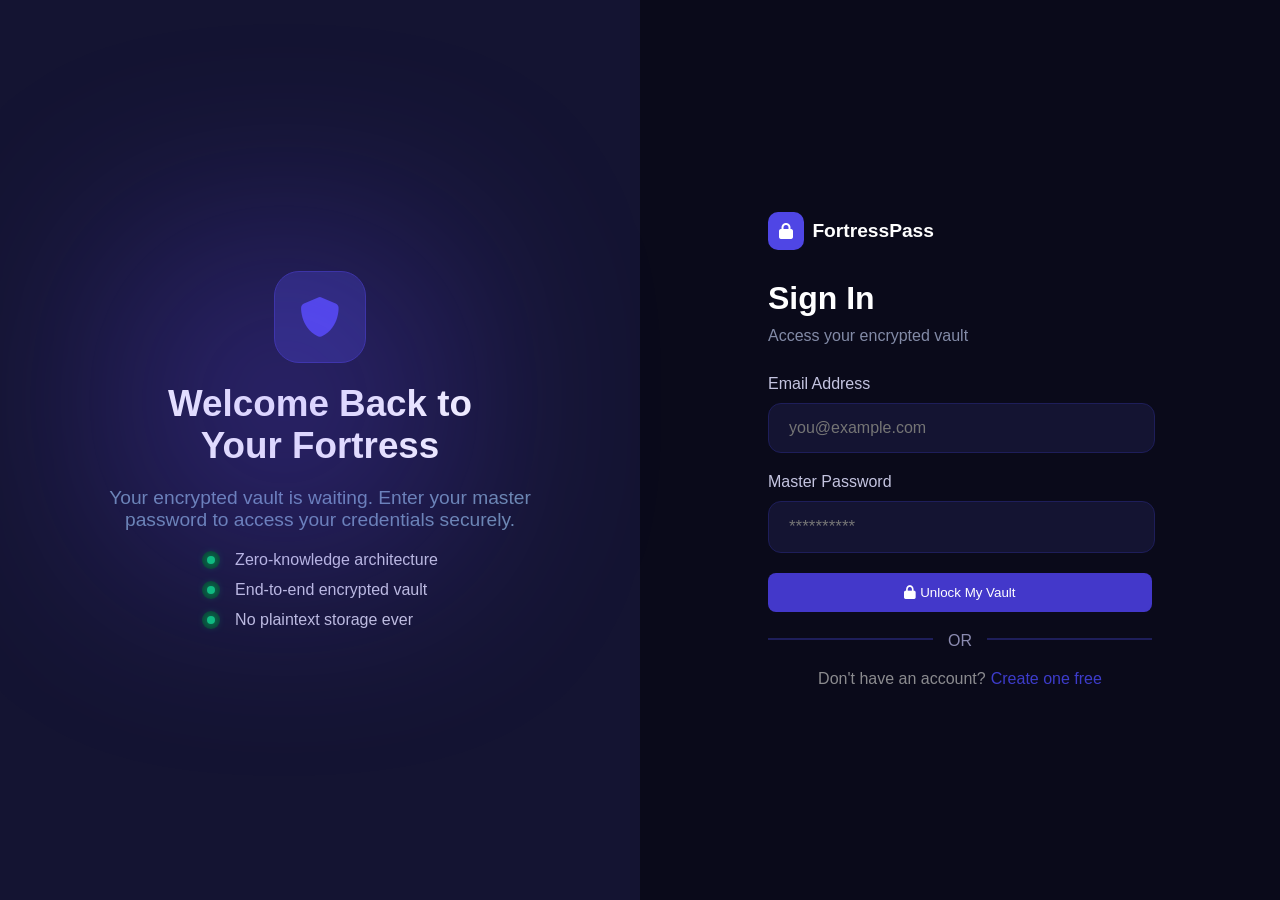
==== commit 8e3fcd8c: "Enable Stripe and js.js scripts in dashboard.html" ====
--- a/Password Manager FrontEnd/dashboard.html
+++ b/Password Manager FrontEnd/dashboard.html
@@ -271,8 +271,8 @@
         <script type="module" src="src/copyModal.js"></script>
         <script type="module" src="src/passGenerate.js"></script>
         <script type="module" src="src/addPassword.js"></script>
-        <!-- <script src="https://js.stripe.com/v3/"></script> -->
-        <!-- <script type="module" src="src/js.js"></script> -->
+        <script src="https://js.stripe.com/v3/"></script>
+        <script type="module" src="src/js.js"></script>
          <script type="module" src="src/profile.js"></script>
 </body>
-</html>+</html>
